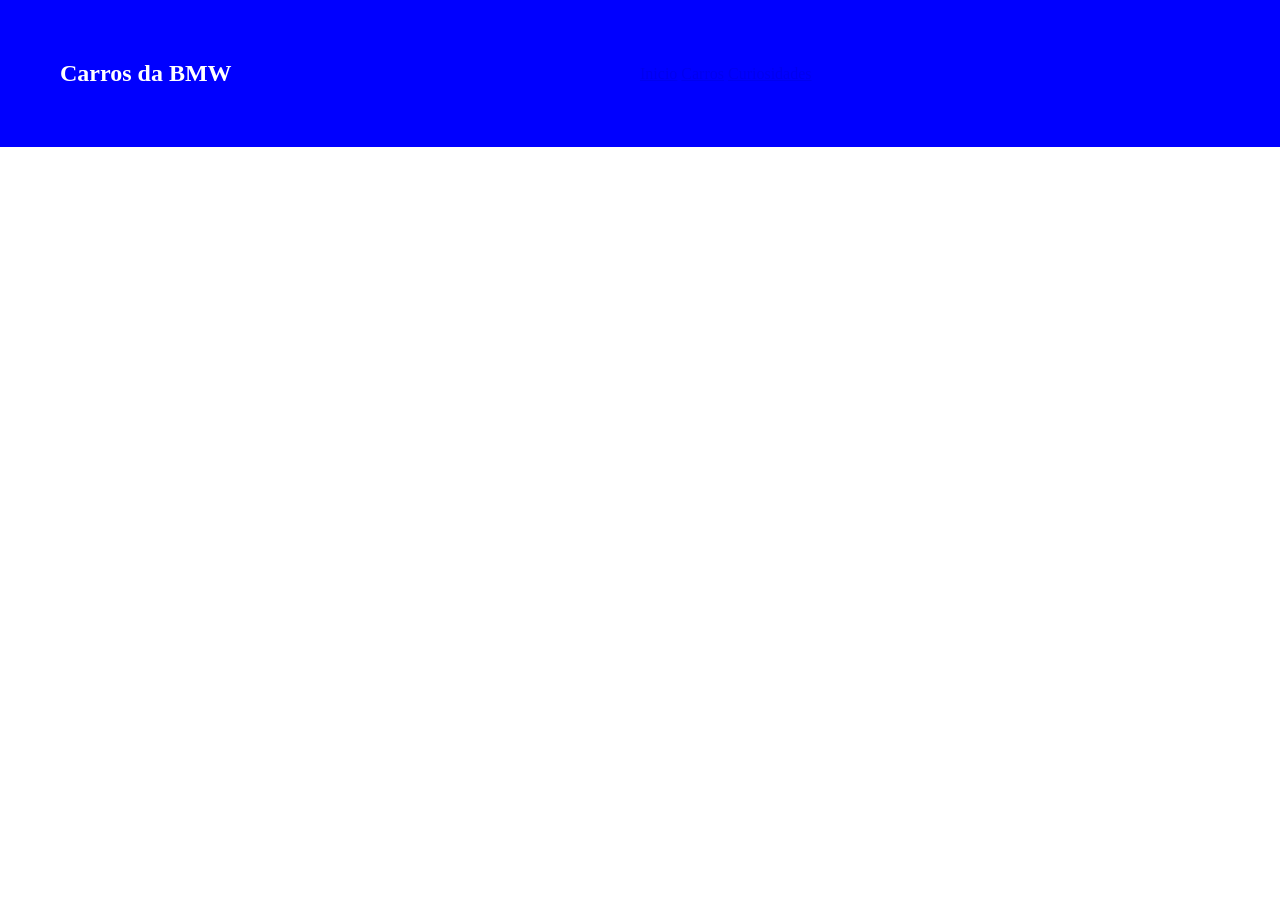
==== index.html @ bfba4329 "feat:inicio do codigo,css,pages" ====
<!DOCTYPE html>
<html>
    <head>
       <meta charset="UTF-8" />
       <title>Aula de link</title>
       <link rel="stylesheet" href="css/style.css" />
     </head>
     <body>
        <header>
            <section id="menu">
                <h1>Carros da BMW</h1>
            </section>
            <section id="opçoes_header">
            <a href="inicio">Inicio</a>
            <a href="pages/carros.html"> Carros</a>
            <a href="pages/curiosidades.html"> Curiosidades</a>
            </section>
        </section>
        <a href="ir para destaques⬇️"></a>
    </section>
        </header>
          </main>
        </section>
        <section id="inicio1">
        <section id="texto_inicio1">
        <article>
            

        </article>
        </main>
     </body>
</html>
---- css/style.css ----
*{
    margin: 0px;
    padding:0px;
    box-sizing: border-box;

}
header {
    background-color:blue;
    color: white;
    padding: 60px;
    margin-bottom: 30px;
    display: flex;
    justify-content: space-between;
    align-items: center;
}
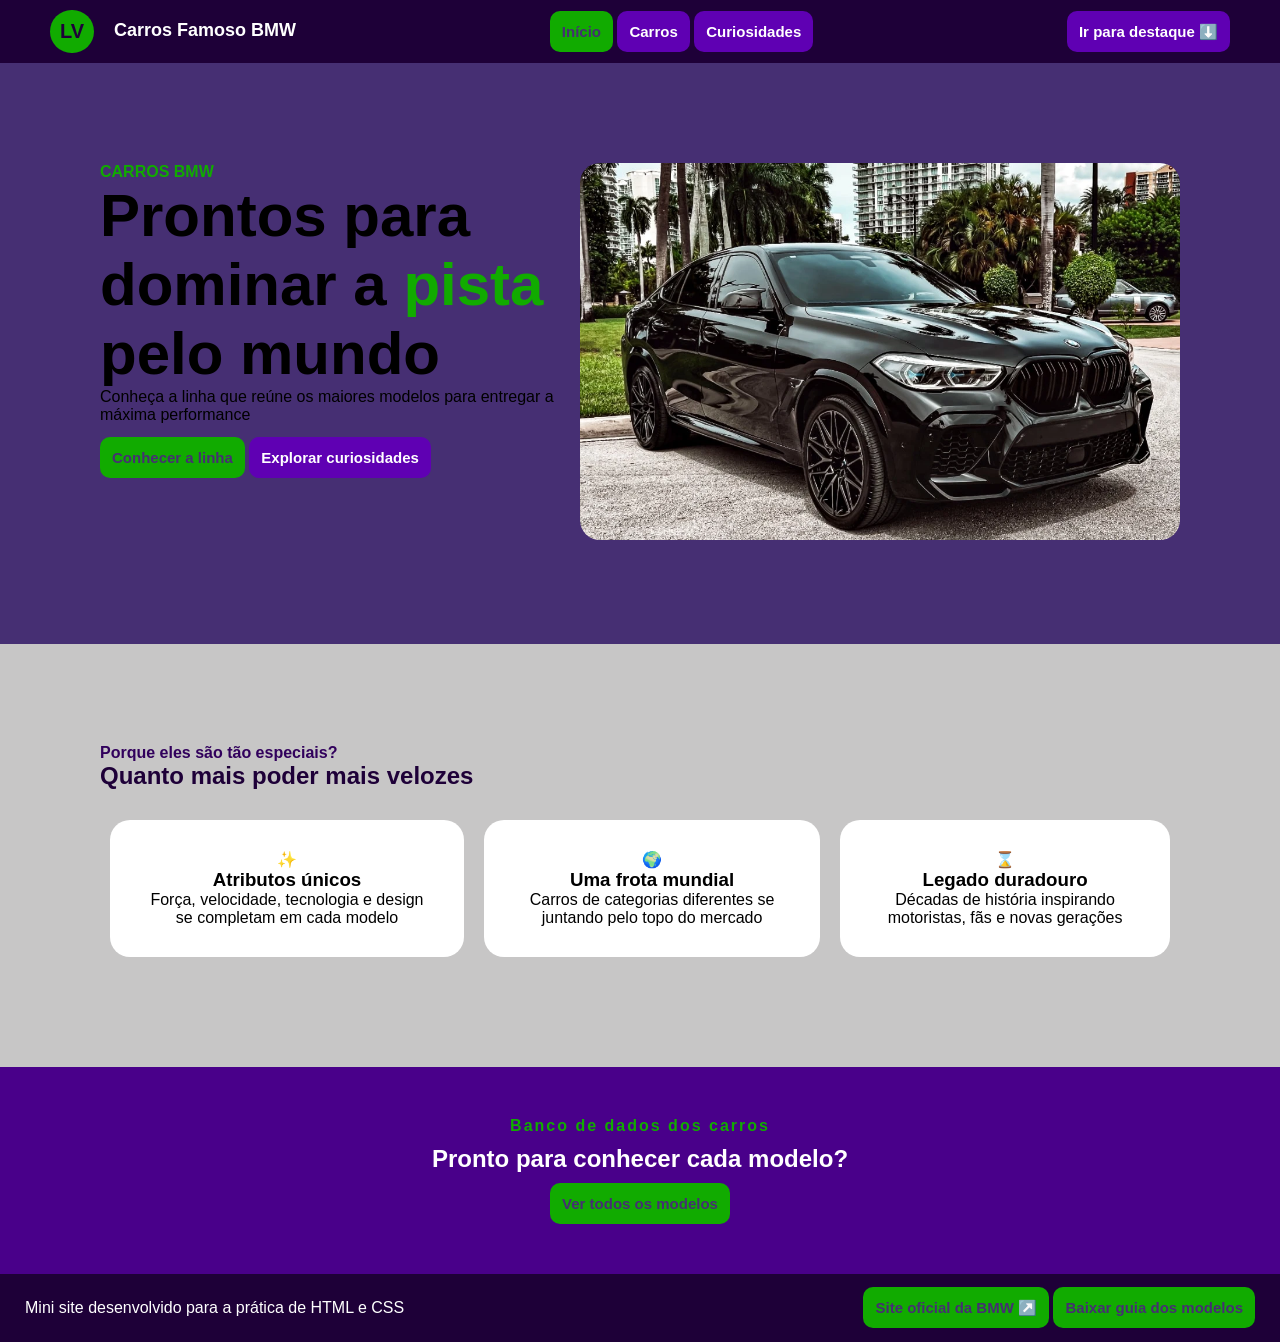
==== commit ab883280: "feat: adiciona coisas no pages e continuação do index" ====
--- a/index.html
+++ b/index.html
@@ -1,32 +1,79 @@
 <!DOCTYPE html>
-<html>
+<html lang="pt-br">
     <head>
-       <meta charset="UTF-8" />
-       <title>Aula de link</title>
-       <link rel="stylesheet" href="css/style.css" />
-     </head>
-     <body>
+        <meta charset="UTF-8">
+        <link rel="stylesheet" href="css/style.css">
+        <title>Carros BMW</title>
+    </head>
+    <body>
         <header>
-            <section id="menu">
-                <h1>Carros da BMW</h1>
+            <section id="titulo_header">
+                <p><strong>LV</strong></p>
+                <h1>Carros Famoso BMW</h1>
             </section>
-            <section id="opçoes_header">
-            <a href="inicio">Inicio</a>
-            <a href="pages/carros.html"> Carros</a>
-            <a href="pages/curiosidades.html"> Curiosidades</a>
+            <section id="opcoes_header">
+                <a href="index.html" class="botao_verde">Início</a>
+                <a href="pages/carros.html" class="botao_claro">Carros</a>
+                <a href="pages/curiosidades.html" class="botao_claro">Curiosidades</a>
             </section>
-        </section>
-        <a href="ir para destaques⬇️"></a>
-    </section>
+            <section>
+                <a href="#main3" class="botao_claro">Ir para destaque ⬇️</a>
+            </section>
         </header>
-          </main>
-        </section>
-        <section id="inicio1">
-        <section id="texto_inicio1">
-        <article>
-            
-
-        </article>
+        <main>
+            <section id="main1">
+                <section id="texto_main1">
+                    <article>
+                        <p><strong><span class="verde">CARROS BMW</span></strong></p>
+                        <h2><strong>Prontos para dominar a <span class="verde">pista</span> pelo mundo</strong></h2>
+                        <p>Conheça a linha que reúne os maiores modelos para entregar a máxima performance</p>
+                    </article>
+                    <article id="opcoes_main">
+                        <a href="pages/carros.html" class="botao_verde">Conhecer a linha</a>
+                        <a href="pages/curiosidades.html" class="botao_claro">Explorar curiosidades</a>
+                    </article>
+                </section>
+                <section>
+                    <img src="assets/img/Bmw x6.png" alt="Imagem dos carros">
+                </section>
+            </section>
+            <section id="main2">
+                <section id="main2_titulo">
+                    <p><strong>Porque eles são tão especiais?</strong></p>
+                    <h2>Quanto mais poder mais velozes</h2>
+                </section>
+                <section id="quadrados">
+                    <article>
+                        <p>✨</p>
+                        <h3><strong>Atributos únicos</strong></h3>
+                        <p>Força, velocidade, tecnologia e design se completam em cada modelo</p>
+                    </article>
+                    <article>
+                        <p>🌍</p>
+                        <h3><strong>Uma frota mundial</strong></h3>
+                        <p>Carros de categorias diferentes se juntando pelo topo do mercado</p>
+                    </article>
+                    <article>
+                        <p>⌛</p>
+                        <h3><strong>Legado duradouro</strong></h3>
+                        <p>Décadas de história inspirando motoristas, fãs e novas gerações</p>
+                    </article>
+                </section>
+            </section>
+            <section id="main3">
+                <p class="verde"><strong>Banco de dados dos carros</strong></p>
+                <h2>Pronto para conhecer cada modelo?</h2>
+                <a href="pages/carros.html" class="botao_verde">Ver todos os modelos</a>
+            </section>
         </main>
-     </body>
-</html>
+        <footer>
+            <section>
+                <p>Mini site desenvolvido para a prática de HTML e CSS</p>
+            </section>
+            <section>
+                <a href="https://www.bmw.com.br/" target="_blank" class="botao_verde">Site oficial da BMW ↗️</a>
+                <a href="assets/files/guia.txt" download class="botao_verde">Baixar guia dos modelos</a>
+            </section>
+        </footer>
+    </body>
+</html>
--- a/css/style.css
+++ b/css/style.css
@@ -1,16 +1,133 @@
-*{
-    margin: 0px;
-    padding:0px;
+* {
+    margin: 0;
+    padding: 0;
     box-sizing: border-box;
+    font-family: 'inter', sans-serif;
+}
 
+header {
+    display: flex;
+    flex-direction: row;
+    align-items: center;
+    background-color: #1E0038;
+    justify-content: space-between;
+    padding: 10px;
+    padding-left: 50px;
+    padding-right: 50px;
+    color: white;
 }
-header {
-    background-color:blue;
-    color: white;
-    padding: 60px;
-    margin-bottom: 30px;
+
+header h1 {
+    font-size: 18px;
+    padding-top: 10px;
+}
+
+#titulo_header {
+    display: flex;
+    gap: 20px;
+}
+
+#titulo_header p {
+    background-color: rgb(17, 171, 0);
+    color: #1E0038;
+    font-size: 20px;
+    padding: 10px;
+    border-radius: 100px
+}
+
+#main1 {
+    background-color: #462f73;
+    padding: 100px;
+    display: flex;
+    justify-content:space-between;
+}
+
+#main1 h2 {
+    font-size: 60px;
+}
+#main1 img {
+    width: 600px;
+    border-radius: 20px;
+}
+
+#opcoes_main {
+    margin-top: 25px;
+    border-radius: 100px;
+}
+
+#main2 {
+    padding: 100px;
+    background-color: #c7c6c6;
+}
+
+#main2_titulo h2{
+    color: #1E0038;
+}
+
+#main2_titulo p{
+    color: #31005C;
+}
+
+#quadrados {
     display: flex;
     justify-content: space-between;
-    align-items: center;
+    margin-top: 20px
 }
 
+#quadrados article {
+    background-color: white;
+    padding: 30px;
+    margin: 10px;
+    text-align: center;
+    border-radius: 20px;
+}
+
+.botao_verde {
+    text-decoration: none;
+    background-color:rgb(17, 171, 0);
+    padding: 12px;
+    border-radius: 10px;
+    font-weight: bold;
+    font-size: 15px;
+    color: #462f73;
+}
+
+.botao_claro {
+    text-decoration: none;
+    background-color: #5F00B3;
+    padding: 12px;
+    color: white;
+    border-radius: 10px;
+    font-weight: bold;
+    font-size: 15px;
+}
+
+.verde {
+    color: rgb(17, 171, 0);
+}
+
+#main3 {
+    background-color: #49008A;
+    display: flex;
+    flex-direction: column;
+    align-items: center;
+    padding: 50px;
+}
+
+#main3 h2 {
+    color: white;
+    margin-bottom: 10px;
+    margin-top: 10px
+}
+
+#main3 p {
+    letter-spacing: 2px;
+}
+
+footer {
+    background-color: #1E0038;
+    display: flex;
+    justify-content: space-between;
+    padding: 25px;
+    color: white
+}
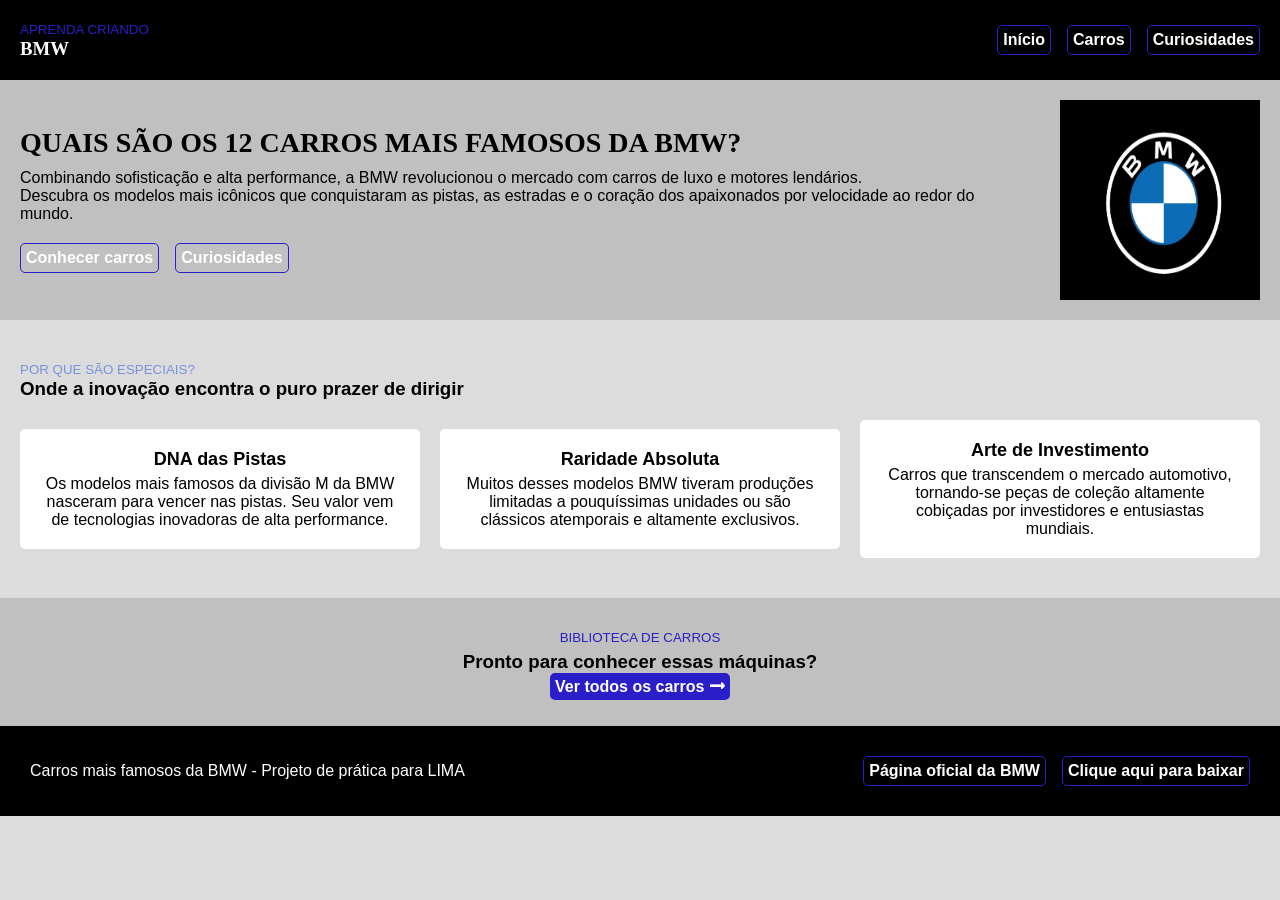
==== commit 0fa6c657: "feat:adiciona coisas no carros.css, e adiciona logo bmw" ====
--- a/index.html
+++ b/index.html
@@ -1,79 +1,71 @@
 <!DOCTYPE html>
-<html lang="pt-br">
+<html lang="pt-BR">
     <head>
-        <meta charset="UTF-8">
-        <link rel="stylesheet" href="css/style.css">
-        <title>Carros BMW</title>
+        <meta charset="UTF-8" />
+        <title>Carros mais famosos da BMW</title>
+        <link rel="stylesheet" href="css/style.css" />
     </head>
     <body>
         <header>
-            <section id="titulo_header">
-                <p><strong>LV</strong></p>
-                <h1>Carros Famoso BMW</h1>
+            <section id="inicio">
+                <article>
+                    <p><small>Aprenda criando</small></p>
+                    <h1>BMW</h1>
+                </article>
             </section>
-            <section id="opcoes_header">
-                <a href="index.html" class="botao_verde">Início</a>
-                <a href="pages/carros.html" class="botao_claro">Carros</a>
-                <a href="pages/curiosidades.html" class="botao_claro">Curiosidades</a>
-            </section>
-            <section>
-                <a href="#main3" class="botao_claro">Ir para destaque ⬇️</a>
+            <section id="menu">
+                <a href="index.html">Início</a>
+                <a href="pages/carros.html">Carros</a>
+                <a href="pages/curiosidades.html">Curiosidades</a>
             </section>
         </header>
         <main>
-            <section id="main1">
-                <section id="texto_main1">
-                    <article>
-                        <p><strong><span class="verde">CARROS BMW</span></strong></p>
-                        <h2><strong>Prontos para dominar a <span class="verde">pista</span> pelo mundo</strong></h2>
-                        <p>Conheça a linha que reúne os maiores modelos para entregar a máxima performance</p>
+            <section id="introducao">
+                <article>
+                    <h2>QUAIS SÃO OS 12 CARROS MAIS FAMOSOS DA BMW?</h2>
+                   <p>Combinando sofisticação e alta performance, a BMW revolucionou o mercado com carros de luxo e motores lendários.<p>
+                   <p>Descubra os modelos mais icônicos que conquistaram as pistas, as estradas e o coração dos apaixonados por velocidade ao redor do mundo.</p>
+                    <article id="botoes-introducao">
+                        <a href="pages/carros.html">Conhecer carros</a>
+                        <a href="pages/curiosidades.html">Curiosidades</a>
                     </article>
-                    <article id="opcoes_main">
-                        <a href="pages/carros.html" class="botao_verde">Conhecer a linha</a>
-                        <a href="pages/curiosidades.html" class="botao_claro">Explorar curiosidades</a>
+                </article>
+                <article id="img-introducao">
+                    <img src="assets/img/logobmw.png" alt="imagem da logo da BMW"/>
+                </article>
+            </section>
+            <section id="destaques">
+                <section>
+                    <article id="por-que-sao-especiais">
+                        <p><small>Por que são especiais?</small></p>
+                        <h3>Onde a inovação encontra o puro prazer de dirigir</h3>
                     </article>
                 </section>
-                <section>
-                    <img src="assets/img/Bmw x6.png" alt="Imagem dos carros">
-                </section>
+                <section id="cards">
+                    <article class="card">
+                        <h4>DNA das Pistas</h4>
+                        <p>Os modelos mais famosos da divisão M da BMW nasceram para vencer nas pistas. Seu valor vem de tecnologias inovadoras de alta performance.</p>
+                    </article>
+                    <article class="card">
+                        <h4>Raridade Absoluta</h4>
+                        <p>Muitos desses modelos BMW tiveram produções limitadas a pouquíssimas unidades ou são clássicos atemporais e altamente exclusivos.</p>
+                    </article>
+                    <article class="card">
+                        <h4>Arte de Investimento</h4>
+                        <p>Carros que transcendem o mercado automotivo, tornando-se peças de coleção altamente cobiçadas por investidores e entusiastas mundiais.</p>
+                    </article>
+                       </section>
             </section>
-            <section id="main2">
-                <section id="main2_titulo">
-                    <p><strong>Porque eles são tão especiais?</strong></p>
-                    <h2>Quanto mais poder mais velozes</h2>
-                </section>
-                <section id="quadrados">
-                    <article>
-                        <p>✨</p>
-                        <h3><strong>Atributos únicos</strong></h3>
-                        <p>Força, velocidade, tecnologia e design se completam em cada modelo</p>
-                    </article>
-                    <article>
-                        <p>🌍</p>
-                        <h3><strong>Uma frota mundial</strong></h3>
-                        <p>Carros de categorias diferentes se juntando pelo topo do mercado</p>
-                    </article>
-                    <article>
-                        <p>⌛</p>
-                        <h3><strong>Legado duradouro</strong></h3>
-                        <p>Décadas de história inspirando motoristas, fãs e novas gerações</p>
-                    </article>
-                </section>
-            </section>
-            <section id="main3">
-                <p class="verde"><strong>Banco de dados dos carros</strong></p>
-                <h2>Pronto para conhecer cada modelo?</h2>
-                <a href="pages/carros.html" class="botao_verde">Ver todos os modelos</a>
+            <section id="destaques2">
+                <p><small>Biblioteca de Carros</small></p>
+                <h3>Pronto para conhecer essas máquinas?</h3>
+                <a href="pages/carros.html">Ver todos os carros 🠖</a>
             </section>
         </main>
-        <footer>
-            <section>
-                <p>Mini site desenvolvido para a prática de HTML e CSS</p>
-            </section>
-            <section>
-                <a href="https://www.bmw.com.br/" target="_blank" class="botao_verde">Site oficial da BMW ↗️</a>
-                <a href="assets/files/guia.txt" download class="botao_verde">Baixar guia dos modelos</a>
-            </section>
-        </footer>
-    </body>
-</html>+       <footer id="footer">
+    <p>Carros mais famosos da BMW - Projeto de prática para LIMA</p>
+    <section id="menu-final">
+        <a href="https://www.bmw.com.br/" target="_blank" rel="noreferrer">Página oficial da BMW</a>
+        <a href="assets/files/teste.txt" download>Clique aqui para baixar</a>
+    </section>
+</footer>
--- a/css/style.css
+++ b/css/style.css
@@ -1,133 +1,170 @@
 * {
+    padding: 0;
     margin: 0;
-    padding: 0;
     box-sizing: border-box;
-    font-family: 'inter', sans-serif;
+}
+
+body {
+    font-family: 'Franklin Gothic Medium', 'Arial Narrow', Arial, sans-serif;
+    background-color: gainsboro;
+}
+
+h1 {
+    font-family: Georgia, 'Times New Roman', Times, serif;
+}
+
+h2 {
+    font-family: Georgia, 'Times New Roman', Times, serif;
 }
 
 header {
+    background-color: black;
+    color: white;
+    padding: 20px;
+    display: flex;
+    justify-content: space-between;
+    align-items: center;
+}
+
+#menu {
     display: flex;
     flex-direction: row;
+    justify-content: flex-end;
     align-items: center;
-    background-color: #1E0038;
+    flex-wrap: nowrap;
+    gap: 16px;
+}
+
+
+#introducao {
+    display: flex;
+    flex-direction: row;
+    gap: 30px;
+    padding: 20px;
+    background-color: silver;
+    align-items: center;
     justify-content: space-between;
-    padding: 10px;
-    padding-left: 50px;
-    padding-right: 50px;
+}
+
+#introducao img {
+    width: 200px;
+    height: 200px;
+}
+
+a {
+    text-decoration: none;
+    color: white;
+    border: 1px solid #291ec7;
+    padding: 5px;
+    border-radius: 5px;
+    font-weight: bold;
+}
+
+#img-introducao {
+    display: flex;
+    flex-direction: column;
+    justify-content: center;
+    align-items: flex-end;
+    flex-wrap: nowrap;
+    gap: 0;
+}
+
+#introducao h2 {
+    font-size: 28px;
+    margin-bottom: 10px;
+}
+
+#botoes-introducao {
+    display: flex;
+    gap: 16px;
+    margin-top: 20px;
+    border-radius: 0px;
+}
+
+#botao-carros {
+    border: none;
+    background-color: #291ec7;
+}
+
+#botao-curiosidades {
+    border: none;
+    background-color: #dc9d33;
+}
+
+#destaques {
+    padding: 20px;
+    margin-top: 20px;
+    margin-bottom: 20px;
+}
+
+#por-que-sao-especiais {
+    margin-bottom: 20px;
+}
+
+#por-que-sao-especiais small {
+    color: #3360dc96;
+}
+
+#cards {
+    display: flex;
+    flex-direction: row;
+    justify-content: space-between;
+    align-items: center;
+    flex-wrap: nowrap;
+    gap: 20px;
+}
+
+.card {
+    background-color: white;
+    width: 50%;
+    padding: 20px;
+    text-align: center;
+    border-radius: 5px;
+}
+
+.card h4 {
+    font-size: 18px;
+    margin-bottom: 5px;
+}
+
+#destaques2 {
+    background-color: silver;
+    padding: 30px;
+    text-align: center;
+}
+
+#destaques2 a {
+    border: none;
+    background-color: #291ec7;
+}
+
+#destaques2 h3 {
+    margin-top: 5px;
+    margin-bottom: 5px;
+}
+
+small {
+    color: #291ec7;
+    text-transform: uppercase;
+}
+
+footer {
+    padding: 30px;
+    background-color: black;
+    display: flex;
+    justify-content: space-between;
+    align-items: center;
+}
+
+footer p {
     color: white;
 }
 
-header h1 {
-    font-size: 18px;
-    padding-top: 10px;
+#menu-final {
+    display: flex;
+    flex-direction: row;
+    justify-content: flex-end;
+    align-items: center;
+    flex-wrap: nowrap;
+    gap: 16px;
 }
-
-#titulo_header {
-    display: flex;
-    gap: 20px;
-}
-
-#titulo_header p {
-    background-color: rgb(17, 171, 0);
-    color: #1E0038;
-    font-size: 20px;
-    padding: 10px;
-    border-radius: 100px
-}
-
-#main1 {
-    background-color: #462f73;
-    padding: 100px;
-    display: flex;
-    justify-content:space-between;
-}
-
-#main1 h2 {
-    font-size: 60px;
-}
-#main1 img {
-    width: 600px;
-    border-radius: 20px;
-}
-
-#opcoes_main {
-    margin-top: 25px;
-    border-radius: 100px;
-}
-
-#main2 {
-    padding: 100px;
-    background-color: #c7c6c6;
-}
-
-#main2_titulo h2{
-    color: #1E0038;
-}
-
-#main2_titulo p{
-    color: #31005C;
-}
-
-#quadrados {
-    display: flex;
-    justify-content: space-between;
-    margin-top: 20px
-}
-
-#quadrados article {
-    background-color: white;
-    padding: 30px;
-    margin: 10px;
-    text-align: center;
-    border-radius: 20px;
-}
-
-.botao_verde {
-    text-decoration: none;
-    background-color:rgb(17, 171, 0);
-    padding: 12px;
-    border-radius: 10px;
-    font-weight: bold;
-    font-size: 15px;
-    color: #462f73;
-}
-
-.botao_claro {
-    text-decoration: none;
-    background-color: #5F00B3;
-    padding: 12px;
-    color: white;
-    border-radius: 10px;
-    font-weight: bold;
-    font-size: 15px;
-}
-
-.verde {
-    color: rgb(17, 171, 0);
-}
-
-#main3 {
-    background-color: #49008A;
-    display: flex;
-    flex-direction: column;
-    align-items: center;
-    padding: 50px;
-}
-
-#main3 h2 {
-    color: white;
-    margin-bottom: 10px;
-    margin-top: 10px
-}
-
-#main3 p {
-    letter-spacing: 2px;
-}
-
-footer {
-    background-color: #1E0038;
-    display: flex;
-    justify-content: space-between;
-    padding: 25px;
-    color: white
-}
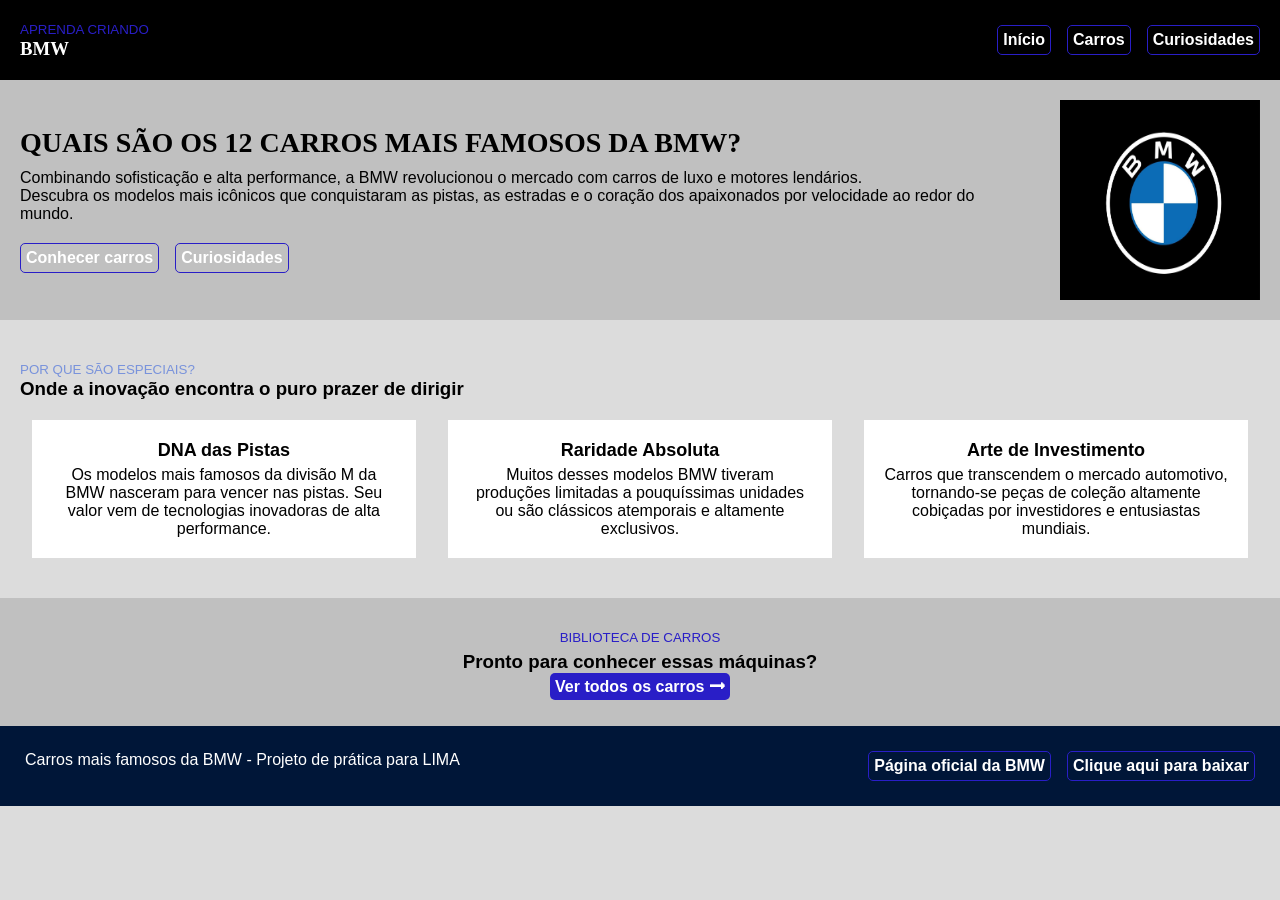
==== commit daa4caa5: "feat: adicionando codigo no curiosidades.css, termino das paginas css" ====
--- a/index.html
+++ b/index.html
@@ -31,7 +31,7 @@
                     </article>
                 </article>
                 <article id="img-introducao">
-                    <img src="assets/img/logobmw.png" alt="imagem da logo da BMW"/>
+                    <img src="./assets/img/bmw logo.png" alt="imagem da logo da BMW"/>
                 </article>
             </section>
             <section id="destaques">
@@ -66,6 +66,8 @@
     <p>Carros mais famosos da BMW - Projeto de prática para LIMA</p>
     <section id="menu-final">
         <a href="https://www.bmw.com.br/" target="_blank" rel="noreferrer">Página oficial da BMW</a>
-        <a href="assets/files/teste.txt" download>Clique aqui para baixar</a>
-    </section>
-</footer>
+        <a href="/assets/img/files/texto.txt" download>Clique aqui para baixar</a>
+     </section>
+        </footer>
+    </body>
+</html>
--- a/css/style.css
+++ b/css/style.css
@@ -105,21 +105,37 @@
     color: #3360dc96;
 }
 
+#img-galeria {
+    display: flex;
+    flex-direction: row;
+    justify-content: center;
+    align-items: center;
+    gap: 20px;
+    padding: 20px;
+}
+
+#img-galeria img {
+    width: 32%;
+    height: 220px;
+    object-fit: cover;
+    border-radius: 8px;
+}
+
 #cards {
     display: flex;
     flex-direction: row;
-    justify-content: space-between;
+    justify-content: space-evenly;
     align-items: center;
-    flex-wrap: nowrap;
+    flex-wrap: wrap;
     gap: 20px;
 }
 
 .card {
     background-color: white;
-    width: 50%;
+    width: 31%;
     padding: 20px;
     text-align: center;
-    border-radius: 5px;
+    box-sizing: border-box;
 }
 
 .card h4 {
@@ -149,11 +165,11 @@
 }
 
 footer {
-    padding: 30px;
-    background-color: black;
+    background-color: #001638;
     display: flex;
     justify-content: space-between;
-    align-items: center;
+    padding: 25px;
+    color: white
 }
 
 footer p {
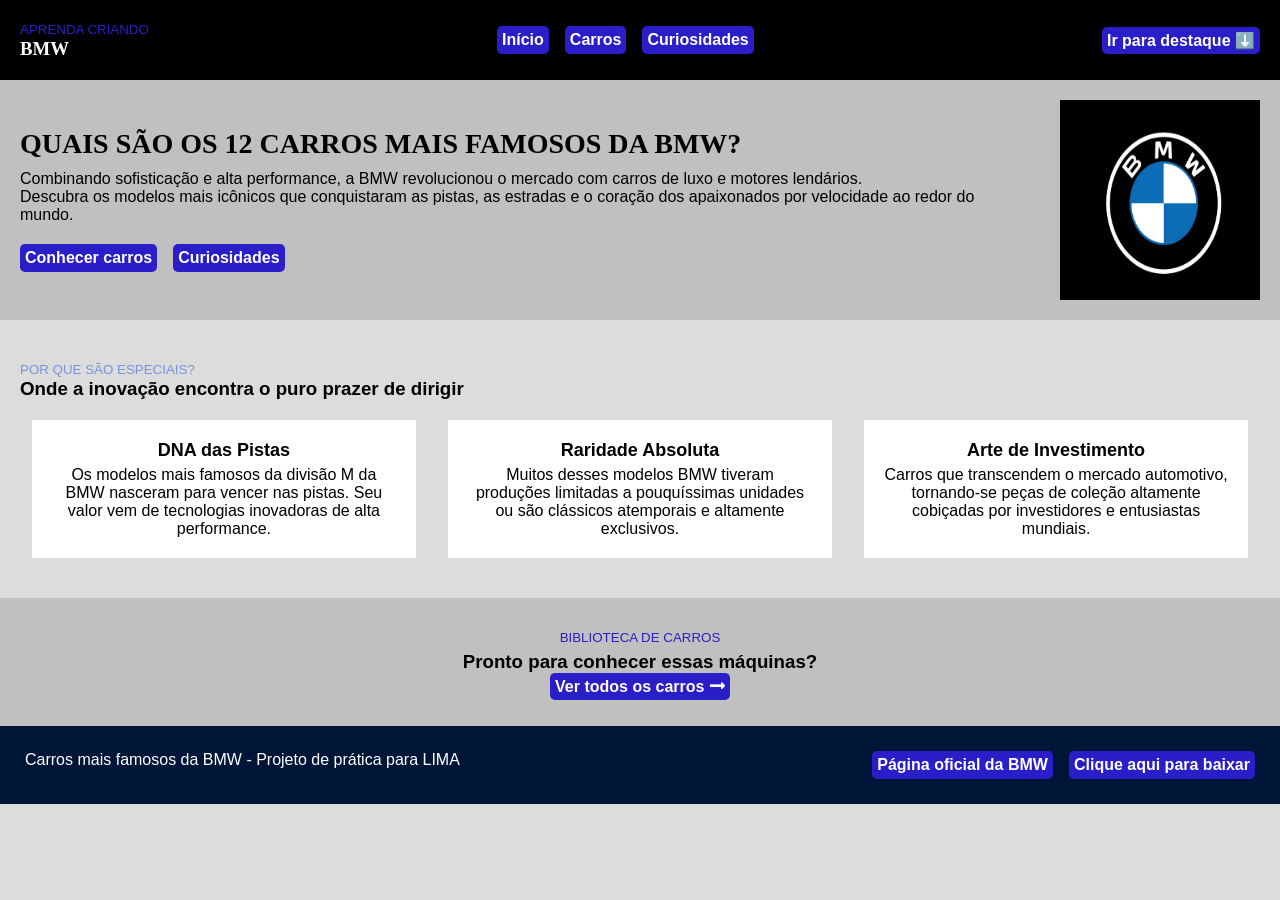
==== commit f7a12d56: "feat:termino dos codigos em geral" ====
--- a/index.html
+++ b/index.html
@@ -18,11 +18,14 @@
                 <a href="pages/carros.html">Carros</a>
                 <a href="pages/curiosidades.html">Curiosidades</a>
             </section>
+            <section>
+                <a href="#destaques">Ir para destaque ⬇️</a>
+            </section>
         </header>
         <main>
             <section id="introducao">
                 <article>
-                    <h2>QUAIS SÃO OS 12 CARROS MAIS FAMOSOS DA BMW?</h2>
+                    <h2>QUAIS SÃO OS 12     CARROS MAIS FAMOSOS DA BMW?</h2>
                    <p>Combinando sofisticação e alta performance, a BMW revolucionou o mercado com carros de luxo e motores lendários.<p>
                    <p>Descubra os modelos mais icônicos que conquistaram as pistas, as estradas e o coração dos apaixonados por velocidade ao redor do mundo.</p>
                     <article id="botoes-introducao">
@@ -70,4 +73,4 @@
      </section>
         </footer>
     </body>
-</html>+</html>
--- a/css/style.css
+++ b/css/style.css
@@ -29,12 +29,21 @@
 #menu {
     display: flex;
     flex-direction: row;
-    justify-content: flex-end;
+    justify-content: center;
     align-items: center;
     flex-wrap: nowrap;
     gap: 16px;
 }
 
+#destaque{
+    display: flex;
+    flex-direction: row;
+    justify-content: flex-end;
+    align-items: center;
+    flex-wrap: nowrap;
+    gap: 16px;
+
+}
 
 #introducao {
     display: flex;
@@ -54,7 +63,7 @@
 a {
     text-decoration: none;
     color: white;
-    border: 1px solid #291ec7;
+    background-color: #291ec7 ;
     padding: 5px;
     border-radius: 5px;
     font-weight: bold;
